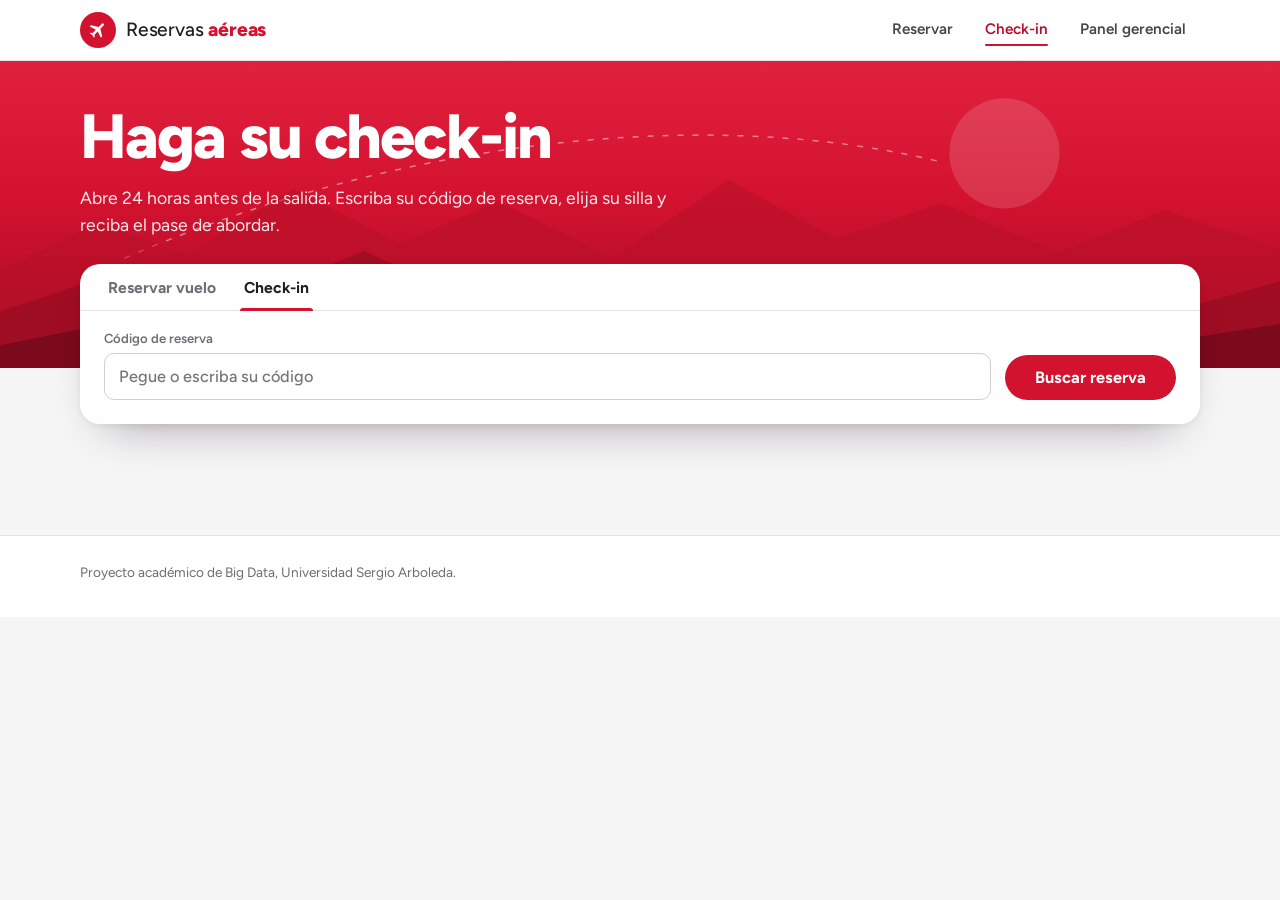
==== frontend/checkin.html @ 390472f7 "Parcial 3: eventos con Kinesis, vista en vivo y esquema estrella con Athena (harness 70/70, seed 268" ====
<!doctype html>
<html lang="es">
<head>
<meta charset="utf-8">
<meta name="viewport" content="width=device-width, initial-scale=1">
<title>Check-in</title>
<link rel="preconnect" href="https://fonts.googleapis.com">
<link rel="preconnect" href="https://fonts.gstatic.com" crossorigin>
<link rel="stylesheet" href="https://fonts.googleapis.com/css2?family=Figtree:wght@400;500;600;700;800&display=swap">
<link rel="icon" href="data:image/svg+xml,%3Csvg xmlns=%27http://www.w3.org/2000/svg%27 viewBox=%270 0 24 24%27%3E%3Ccircle cx=%2712%27 cy=%2712%27 r=%2712%27 fill=%27%23c8102e%27/%3E%3Cpath transform=%27rotate(45 12 12)%27 fill=%27%23fff%27 d=%27M19 14.8v-1.5l-6-3.8V5.2a1.1 1.1 0 0 0-2.2 0v4.3l-6 3.8v1.5l6-1.9v4l-1.5 1.1v1.1l2.6-.8 2.6.8v-1.1L13 16.9v-4z%27/%3E%3C/svg%3E">
<link rel="stylesheet" href="styles.css">
</head>
<body>
<header class="top">
  <div class="top-in">
    <a class="brand" href="/"><span class="brand-mark" aria-hidden="true"><svg viewBox="0 0 24 24"><path d="M21 16v-2l-8-5V3.5a1.5 1.5 0 0 0-3 0V9l-8 5v2l8-2.5V19l-2 1.5V22l3.5-1 3.5 1v-1.5L13 19v-5.5z"/></svg></span><span>Reservas <b>aéreas</b></span></a>
    <nav aria-label="Secciones"><a href="/">Reservar</a><a href="/checkin" aria-current="page">Check-in</a><a href="/manager">Panel gerencial</a></nav>
  </div>
</header>

<section class="hero hero-short">
  <svg class="hero-art" viewBox="0 0 1440 360" preserveAspectRatio="xMidYMax slice" aria-hidden="true">
    <circle class="sun" cx="1130" cy="118" r="62"/>
    <path class="trail" d="M140 236 C 430 110, 780 60, 1060 128"/>
    <path class="ridge r1" d="M0 250 L110 196 L210 232 L330 158 L450 220 L560 172 L690 236 L820 148 L940 214 L1060 174 L1190 230 L1310 182 L1440 226 V360 H0Z"/>
    <path class="ridge r2" d="M0 296 L150 246 L270 284 L410 228 L540 288 L670 244 L800 298 L940 248 L1080 294 L1210 254 L1340 290 L1440 262 V360 H0Z"/>
    <path class="ridge r3" d="M0 334 L180 298 L330 328 L500 294 L660 332 L820 302 L990 334 L1150 304 L1300 332 L1440 310 V360 H0Z"/>
  </svg>
  <div class="hero-inner">
    <h1>Haga su check-in</h1>
    <p>Abre 24 horas antes de la salida. Escriba su código de reserva, elija su silla y reciba el pase de abordar.</p>
  </div>
</section>

<main>
  <form id="ci-form" class="search-card" novalidate>
    <div class="tabs" role="presentation"><a class="tab" href="/">Reservar vuelo</a><span class="tab on">Check-in</span></div>
    <div class="mgr-form">
      <label class="field">Código de reserva<input id="ci-code" maxlength="64" autocomplete="off" spellcheck="false" placeholder="Pegue o escriba su código"></label>
      <button type="submit" class="btn-red" id="ci-load">Buscar reserva</button>
    </div>
  </form>
  <p id="ci-msg" class="msg" role="status"></p>

  <section class="ci-panel" id="ci-panel" hidden aria-labelledby="ci-title">
    <div class="ci-head">
      <div>
        <h2 id="ci-title" class="board-title"></h2>
        <p class="muted" id="ci-sub"></p>
      </div>
      <span class="badge" id="ci-window"></span>
    </div>
    <div id="ci-seats" hidden>
      <h3 class="ci-h3">Elija su silla</h3>
      <div id="ci-map"></div>
      <p class="msg" id="ci-seat-msg" role="status"></p>
      <div class="ci-actions">
        <p class="hold" id="ci-hold" hidden>Silla <strong id="ci-hold-seat"></strong> reservada para usted. Confirme en <strong id="ci-count" aria-hidden="true">5:00</strong><span class="sr" id="ci-count-sr"></span></p>
        <button type="button" class="btn-red" id="ci-confirm" disabled>Confirmar check-in</button>
      </div>
    </div>
  </section>

  <section class="pass" id="ci-pass" hidden aria-live="polite" aria-labelledby="ci-pass-title">
    <div class="pass-main">
      <p class="pass-ok" id="ci-pass-title"><svg viewBox="0 0 24 24" aria-hidden="true"><path d="M9 16.2 4.8 12l-1.4 1.4L9 19 21 7l-1.4-1.4z"/></svg>Check-in listo, pase de abordar</p>
      <p class="pass-route"><span id="bp-o"></span><span class="pass-arrow" aria-hidden="true"><svg viewBox="0 0 24 24"><path d="M21 16v-2l-8-5V3.5a1.5 1.5 0 0 0-3 0V9l-8 5v2l8-2.5V19l-2 1.5V22l3.5-1 3.5 1v-1.5L13 19v-5.5z"/></svg></span><span id="bp-d"></span></p>
      <dl class="pass-meta">
        <div><dt>Pasajero</dt><dd id="bp-name"></dd></div>
        <div><dt>Vuelo</dt><dd id="bp-flight"></dd></div>
        <div><dt>Salida</dt><dd id="bp-dep"></dd></div>
        <div><dt>Clase</dt><dd id="bp-fare"></dd></div>
      </dl>
    </div>
    <div class="pass-stub">
      <span>Silla</span>
      <strong id="bp-seat"></strong>
      <span>Grupo de abordaje <b id="bp-group"></b></span>
    </div>
  </section>
</main>
<footer class="foot">Proyecto académico de Big Data, Universidad Sergio Arboleda.</footer>
<script src="app.js"></script>
<script>initCheckin();</script>
</body>
</html>
---- frontend/styles.css ----
/* Aerolínea en rojo: encabezado blanco, portada roja con la cordillera en capas, tarjeta de búsqueda con pestañas.
   Una sola familia (Figtree); el rojo se reserva para acciones, precios y lo seleccionado. */
:root{
  --red:#d3122f;--red-deep:#a10d24;--red-dark:#7a0a1c;--red-soft:#fdeef0;--red-ink:#b30f28;
  --paper:#f5f5f6;--surface:#fff;--ink:#1f1f22;--ink-2:#45464d;--muted:#6c6d75;--line:#e3e3e7;--line-2:#cfd0d6;
  --seat:#e6e6ea;--sold:#d3122f;--err:#b3122e;--ok:#14784a;--ok-soft:#e7f4ed;
  --shadow:0 24px 48px -28px rgba(30,10,15,.45),0 2px 6px rgba(30,10,15,.06);
  --font:"Figtree",system-ui,sans-serif;
  --r-lg:20px;--r-md:14px;--r-sm:10px;
}
@media (prefers-color-scheme:dark){:root{
  --paper:#141416;--surface:#1e1f22;--ink:#f2f2f4;--ink-2:#c9cad0;--muted:#9c9da6;--line:#2f3036;--line-2:#43444b;
  --red-soft:#3a171d;--red-ink:#ff7a8c;--seat:#34353b;--sold:#ff4d64;--err:#ff8a95;--ok:#5fd39a;--ok-soft:#173326;
  --shadow:0 24px 48px -28px rgba(0,0,0,.8);
}}
*{box-sizing:border-box}
html{-webkit-text-size-adjust:100%}
body{margin:0;background:var(--paper);color:var(--ink);font:400 1rem/1.55 var(--font);-webkit-font-smoothing:antialiased}
[hidden]{display:none!important}
:focus-visible{outline:3px solid var(--red);outline-offset:2px}
button,input,select{font:inherit;color:inherit}
.top-in,.hero-inner,main,.foot{padding-left:max(16px,calc((100% - 1120px)/2));padding-right:max(16px,calc((100% - 1120px)/2))}
.muted{color:var(--muted)}
.sr{position:absolute;width:1px;height:1px;overflow:hidden;clip:rect(0 0 0 0);white-space:nowrap}

/* Encabezado blanco */
.top{background:var(--surface);border-bottom:1px solid var(--line);position:sticky;top:0;z-index:20}
.top-in{display:flex;flex-wrap:wrap;justify-content:space-between;align-items:center;gap:8px 24px;padding-top:12px;padding-bottom:12px}
.brand{display:flex;align-items:center;gap:10px;color:var(--ink);text-decoration:none;font:500 1.2rem/1 var(--font);letter-spacing:-.01em}
.brand b{font-weight:800;color:var(--red)}
.brand-mark{width:36px;height:36px;border-radius:50%;background:var(--red);display:grid;place-items:center}
.brand-mark svg{width:20px;height:20px;fill:#fff;transform:rotate(45deg)}
.top nav{display:flex;gap:4px}
.top nav a{position:relative;font:600 .95rem/1 var(--font);color:var(--ink-2);text-decoration:none;padding:10px 14px;border-radius:999px}
.top nav a:hover{background:var(--paper);color:var(--ink)}
.top nav a[aria-current=page]{color:var(--red-ink)}
.top nav a[aria-current=page]::after{content:"";position:absolute;left:14px;right:14px;bottom:2px;height:2px;border-radius:2px;background:var(--red)}

/* Portada: rojo con la cordillera */
.hero{position:relative;overflow:hidden;color:#fff;background:linear-gradient(180deg,#e0213d 0%,var(--red) 45%,var(--red-deep) 100%);padding:56px 0 150px}
.hero-short{padding:44px 0 130px}
.hero-art{position:absolute;inset:auto 0 0 0;width:100%;height:100%}
.hero-art .sun{fill:rgba(255,255,255,.14)}
.hero-art .trail{fill:none;stroke:rgba(255,255,255,.45);stroke-width:1.5;stroke-dasharray:6 9;vector-effect:non-scaling-stroke;animation:trail 2.6s cubic-bezier(.3,.7,.2,1) both}
.hero-art .r1{fill:#b80f29;opacity:.55}
.hero-art .r2{fill:#990c22;opacity:.75}
.hero-art .r3{fill:var(--red-dark)}
@keyframes trail{from{stroke-dashoffset:1400;opacity:0}to{stroke-dashoffset:0;opacity:1}}
.hero-inner{position:relative}
.hero h1{margin:0;font:800 clamp(2.3rem,5.6vw,3.9rem)/1.04 var(--font);letter-spacing:-.03em;max-width:18ch}
.hero p{margin:14px 0 0;max-width:54ch;font-size:1.1rem;color:rgba(255,255,255,.9)}

main{padding-bottom:72px}

/* Tarjeta de búsqueda con pestañas */
.search-card{position:relative;z-index:2;margin-top:-104px;background:var(--surface);border-radius:var(--r-lg);box-shadow:var(--shadow);padding:0 24px 24px}
.tabs{display:flex;gap:4px;margin:0 -24px 20px;padding:0 16px;border-bottom:1px solid var(--line)}
.tab{position:relative;padding:16px 12px 14px;font:700 .98rem/1 var(--font);color:var(--muted);text-decoration:none}
.tab:hover{color:var(--ink)}
.tab.on{color:var(--ink)}
.tab.on::after{content:"";position:absolute;left:8px;right:8px;bottom:-1px;height:3px;border-radius:3px 3px 0 0;background:var(--red)}
.search-row{display:flex;flex-wrap:wrap;align-items:stretch;gap:12px}
.route{flex:2 1 460px;display:grid;grid-template-columns:1fr 0 1fr;align-items:center}
.iata{position:relative;display:flex;flex-direction:column;min-width:0;padding:12px 18px 10px;border:1.5px solid var(--line-2);background:var(--surface);cursor:text;transition:border-color .15s,box-shadow .15s}
.iata:first-child{border-radius:var(--r-md) 0 0 var(--r-md)}
.iata:last-child{border-radius:0 var(--r-md) var(--r-md) 0;border-left:0;padding-left:30px}
.iata:focus-within{border-color:var(--red);box-shadow:0 0 0 3px var(--red-soft);z-index:1}
.iata:last-child:focus-within{border-left:1.5px solid var(--red);margin-left:-1.5px}
.iata-label{font:600 .8rem/1 var(--font);color:var(--muted)}
.iata input{width:100%;min-width:0;background:transparent;border:0;padding:6px 0 0;font:800 1.9rem/1 var(--font);letter-spacing:.01em;text-transform:uppercase;color:var(--ink)}
.iata input:focus{outline:none}
.iata input::placeholder{color:var(--line-2)}
.city{margin-top:3px;color:var(--muted);font-size:.88rem;min-height:1.5em;white-space:nowrap;overflow:hidden;text-overflow:ellipsis}
.swap{position:relative;z-index:3;width:40px;height:40px;margin-left:-20px;border-radius:50%;background:var(--surface);border:1.5px solid var(--line-2);display:grid;place-items:center}
.swap svg{width:20px;height:20px;fill:var(--red);transform:rotate(90deg)}
.when{flex:1 1 300px;display:flex;align-items:stretch;gap:12px}
.when .field{flex:1 1 auto;justify-content:center;padding:12px 18px 10px;border:1.5px solid var(--line-2);border-radius:var(--r-md);background:var(--surface)}
.when .field:focus-within{border-color:var(--red);box-shadow:0 0 0 3px var(--red-soft)}
.when .field input{border:0;padding:6px 0 0;border-radius:0;font:700 1.15rem/1.2 var(--font);background:transparent;box-shadow:none}
.when .field input:focus{box-shadow:none}
.when .btn-red{align-self:stretch;padding-inline:28px}

.field{display:flex;flex-direction:column;gap:6px;font:600 .82rem/1.2 var(--font);color:var(--muted)}
.field input,.field select{font:500 1.02rem/1.3 var(--font);color:var(--ink);background:var(--surface);border:1.5px solid var(--line-2);border-radius:var(--r-sm);padding:12px 14px;min-width:0}
.field input:focus,.field select:focus{outline:none;border-color:var(--red);box-shadow:0 0 0 3px var(--red-soft)}

.btn-red{background:var(--red);color:#fff;border:0;border-radius:999px;padding:14px 30px;font:700 1.02rem/1.2 var(--font);cursor:pointer;white-space:nowrap;transition:background-color .15s}
.btn-red:hover{background:var(--red-deep)}
.btn-red:disabled{opacity:.55;cursor:not-allowed}
.btn-row{background:var(--red);color:#fff;border:0;border-radius:999px;padding:11px 24px;font:700 .95rem/1 var(--font);cursor:pointer}
.btn-row:hover{background:var(--red-deep)}
.flight.on .btn-row{background:var(--ink);color:var(--surface)}
.btn-ghost{align-self:flex-start;background:none;border:1.5px solid rgba(255,255,255,.6);color:#fff;border-radius:999px;padding:8px 16px;font:600 .9rem/1 var(--font);cursor:pointer}
.btn-ghost:hover{background:#fff;color:var(--red)}
.btn-ghost-dark{background:none;border:1.5px solid var(--line-2);color:var(--ink);border-radius:999px;padding:8px 16px;font:600 .9rem/1 var(--font);cursor:pointer}
.btn-ghost-dark:hover{border-color:var(--red);color:var(--red-ink)}

.msg{min-height:1.55em;margin:14px 2px 0;max-width:72ch}
.msg.err{color:var(--err);font-weight:600}.msg.ok{color:var(--ok)}.msg.info{color:var(--muted)}

/* Rutas con vuelos: una tarjeta por ciudad de origen */
.routes{margin-top:32px}
.routes-title{margin:0 0 14px;font:800 1.3rem/1.2 var(--font);letter-spacing:-.02em}
#routes-list{display:grid;grid-template-columns:repeat(auto-fill,minmax(250px,1fr));gap:12px;align-items:start}
.routes-help{margin:-8px 0 14px;color:var(--muted);font-size:.92rem}
.route-group{background:var(--surface);border:1px solid var(--line);border-radius:var(--r-md);padding:16px 18px}
.route-group h3{display:flex;align-items:baseline;justify-content:space-between;margin:0 0 10px;font:700 1rem/1.2 var(--font)}
.route-group h3 small{font:600 .78rem/1 var(--font);color:var(--muted)}
.chips{display:flex;flex-wrap:wrap;gap:6px}
.chip{display:inline-flex;align-items:baseline;gap:6px;background:var(--paper);color:var(--ink-2);border:1px solid transparent;border-radius:999px;padding:7px 12px;font:600 .88rem/1 var(--font);cursor:pointer}
.chip small{font-size:.72rem;color:var(--muted);font-weight:600}
.chip:hover{border-color:var(--red);color:var(--red-ink);background:var(--red-soft)}
.chip.intl{background:var(--red-soft);color:var(--red-ink)}
.chip.intl small{color:var(--red-ink)}

/* Resultados */
.board{margin-top:30px}
.board-title{font:800 1.5rem/1.2 var(--font);letter-spacing:-.02em;margin:0 0 14px}
#results{display:flex;flex-direction:column;gap:12px}
.flight{display:grid;grid-template-columns:5.5rem minmax(0,1.5fr) minmax(0,1fr) auto auto;gap:24px;align-items:center;
  padding:20px 24px;background:var(--surface);border:1px solid var(--line);border-radius:var(--r-md);transition:box-shadow .15s,border-color .15s}
.flight:hover{box-shadow:0 10px 24px -18px rgba(30,10,15,.5)}
.flight.on{border-color:var(--red);box-shadow:inset 0 0 0 1px var(--red);border-radius:var(--r-md) var(--r-md) 0 0}
.f-time{display:flex;flex-direction:column}
.f-time b{font:800 1.75rem/1 var(--font);font-variant-numeric:tabular-nums;letter-spacing:-.02em}
.f-time small,.f-price small{color:var(--muted);font-size:.8rem;font-weight:500}
.f-id{display:flex;flex-direction:column;gap:4px;min-width:0}
.f-path{display:flex;align-items:center;gap:10px;font:700 1.05rem/1 var(--font)}
.f-path i{flex:1;max-width:160px;height:0;border-top:1.5px dashed var(--line-2);position:relative}
.f-path i::after{content:"";position:absolute;right:-2px;top:-4.5px;width:7px;height:7px;border-radius:50%;background:var(--red)}
.f-id small{color:var(--muted);font-size:.86rem}
.f-seats{display:flex;align-items:center;gap:10px;font-size:.92rem;color:var(--ink-2);font-variant-numeric:tabular-nums}
.f-seats i{width:52px;height:6px;border-radius:3px;background:linear-gradient(90deg,var(--ok) calc(var(--free)*100%),var(--seat) 0);flex:none}
.f-seats.low{color:var(--err);font-weight:700}
.f-seats.low i{background:linear-gradient(90deg,var(--err) calc(var(--free)*100%),var(--seat) 0)}
.f-price{display:flex;flex-direction:column;align-items:flex-end}
.f-price b{font:800 1.4rem/1.1 var(--font);color:var(--red-ink);font-variant-numeric:tabular-nums;letter-spacing:-.01em}
.badge{display:inline-block;align-self:flex-start;padding:3px 10px;border-radius:999px;background:var(--seat);color:var(--ink);font:700 .75rem/1.4 var(--font)}
.badge.intl{background:var(--red-soft);color:var(--red-ink)}
.badge.open{background:var(--ok-soft);color:var(--ok)}
.badge.closed{background:var(--seat);color:var(--ink-2)}

/* Panel de reserva bajo el vuelo elegido */
.ticket{margin-top:-12px;background:var(--surface);border:1px solid var(--red);box-shadow:inset 0 0 0 1px var(--red);border-top:1px solid var(--line);border-radius:0 0 var(--r-md) var(--r-md);padding:22px 24px 14px}
.ticket h3{margin:0 0 14px;font:700 1.1rem/1.2 var(--font)}
.ticket-form{display:flex;flex-wrap:wrap;gap:16px;align-items:flex-end}
.ticket-form .grow{flex:1 1 100%}
.ticket-form .fares,.ticket-form .seatpick{flex:1 1 100%}
.ticket-form>.btn-red{margin-left:auto}

/* Tarifas */
.fares{border:0;margin:0;padding:0;min-width:0}
.fares legend{padding:0;margin-bottom:10px;font:600 .82rem/1.2 var(--font);color:var(--muted)}
.fares legend small{font-weight:400}
.fare-list{display:grid;grid-template-columns:repeat(5,minmax(0,1fr));gap:10px}
.fare{position:relative;display:flex;flex-direction:column;gap:4px;padding:14px 14px 12px;background:var(--surface);border:1.5px solid var(--line);border-radius:var(--r-md);cursor:pointer;transition:border-color .15s}
.fare input{position:absolute;opacity:0;inset:0;margin:0;cursor:pointer}
.fare:hover{border-color:var(--line-2)}
.fare.on{border-color:var(--red);background:var(--red-soft)}
.fare:focus-within{outline:3px solid var(--red);outline-offset:2px}
.fare-n{font:800 1.05rem/1.15 var(--font)}
.fare.on .fare-n{color:var(--red-ink)}
.fare-p{font:700 .98rem/1.2 var(--font);font-variant-numeric:tabular-nums}
.fare-c{color:var(--muted);font-size:.8rem;line-height:1.35}

/* Mapa de sillas */
.seatpick{min-width:0;max-width:100%;background:var(--paper);border-radius:var(--r-md);padding:16px 18px}
.seatpick-head{margin:0 0 10px}
.sm{--c:clamp(26px,5.2vw,36px);display:inline-flex;flex-direction:column;gap:5px;padding:18px 20px 20px;background:var(--surface);border:1px solid var(--line);border-radius:60px 60px var(--r-md) var(--r-md);max-width:100%;overflow-x:auto}
.sm-row{display:flex;align-items:center;gap:5px}
.sm-n{width:1.6em;text-align:right;font:600 .78rem/1 var(--font);color:var(--muted);font-variant-numeric:tabular-nums;margin-right:4px}
.sm-aisle{width:calc(var(--c)*.55);flex:none}
.sm-head>span:first-child{width:1.6em;margin-right:4px;flex:none}
.sm-l{width:var(--c);text-align:center;font:600 .78rem/1 var(--font);color:var(--muted)}
.sm-cabin{margin:10px 0 2px;font:700 .82rem/1.2 var(--font);color:var(--red-ink)}
.sm-row.prem .seat{width:calc(var(--c)*1.15)}
.seat{width:var(--c);height:var(--c);flex:none;border:1.5px solid var(--line-2);border-radius:8px 8px 11px 11px;background:var(--surface);color:var(--ink-2);font:700 .72rem/1 var(--font);cursor:pointer;padding:0;transition:background-color .12s,border-color .12s}
.seat:hover:not(:disabled){border-color:var(--red);background:var(--red-soft);color:var(--red-ink)}
.seat.taken,.seat.held,.seat.off{background:var(--seat);color:transparent;border-color:transparent;cursor:not-allowed}
.seat.off{opacity:.45;background:transparent;border:1.5px dashed var(--line-2)}
.seat.sel{background:var(--red);color:#fff;border-color:var(--red)}
.seat.mine{background:var(--ok);color:#fff;border-color:var(--ok)}
.seat.disputed{outline:3px dashed var(--err);outline-offset:1px;animation:shake .4s 2}
.seat.disputed:focus-visible{outline-style:solid}
@keyframes shake{25%{transform:translateX(-3px)}75%{transform:translateX(3px)}}
.sm-key{display:flex;flex-wrap:wrap;align-items:center;gap:6px 12px;margin:12px 0 0;font-size:.86rem;color:var(--muted)}
.seat-k{width:14px;height:14px;border-radius:4px;background:var(--surface);border:1.5px solid var(--line-2);display:inline-block}
.seat-k.sel{background:var(--red);border-color:var(--red)}.seat-k.taken{background:var(--seat);border-color:var(--seat)}.seat-k.mine{background:var(--ok);border-color:var(--ok)}

/* Pase de abordar */
.pass{margin-top:28px;display:grid;grid-template-columns:1fr minmax(240px,300px);background:var(--surface);border-radius:var(--r-lg);overflow:hidden;box-shadow:var(--shadow);animation:print .55s cubic-bezier(.2,.8,.2,1)}
.pass-main{padding:28px 32px}
.pass-ok{display:flex;align-items:center;gap:8px;margin:0;color:var(--ok);font:700 .98rem/1 var(--font)}
.pass-ok svg{width:22px;height:22px;fill:currentColor}
.pass-route{display:flex;align-items:center;gap:22px;margin:12px 0 20px;font:800 clamp(2.8rem,8vw,4.4rem)/1 var(--font);letter-spacing:-.03em}
.pass-arrow{flex:0 1 150px;display:flex;align-items:center;gap:6px;color:var(--red)}
.pass-arrow::before{content:"";flex:1;border-top:1.5px dashed var(--line-2)}
.pass-arrow svg{width:24px;height:24px;fill:currentColor;transform:rotate(90deg);flex:none}
.pass-meta{display:flex;flex-wrap:wrap;gap:14px 36px;margin:0;padding-top:18px;border-top:1px solid var(--line)}
.pass-meta dt{font-size:.8rem;color:var(--muted)}
.pass-meta dd{margin:2px 0 0;font:700 1.05rem/1.3 var(--font)}
.pass-meta .wide{flex-basis:100%}
.pass-stub{display:flex;flex-direction:column;justify-content:center;gap:8px;padding:28px;background:var(--red);color:#fff;position:relative;
  -webkit-mask:radial-gradient(circle 14px at 0 0,#0000 98%,#000) top left/100% 51% no-repeat,radial-gradient(circle 14px at 0 100%,#0000 98%,#000) bottom left/100% 51% no-repeat;
  mask:radial-gradient(circle 14px at 0 0,#0000 98%,#000) top left/100% 51% no-repeat,radial-gradient(circle 14px at 0 100%,#0000 98%,#000) bottom left/100% 51% no-repeat}
.pass-stub::before{content:"";position:absolute;left:0;top:18px;bottom:18px;border-left:2px dashed rgba(255,255,255,.5)}
.pass-stub span{font-size:.88rem;color:rgba(255,255,255,.85)}
.pass-stub strong{font:800 2.6rem/1 var(--font);letter-spacing:.08em;word-break:break-all}
.pass-stub b{font:800 1.2rem/1 var(--font)}
@keyframes print{from{opacity:0;transform:translateY(16px)}to{opacity:1;transform:none}}

/* Check-in */
.ci-panel{margin-top:24px;background:var(--surface);border:1px solid var(--line);border-radius:var(--r-lg);padding:26px 28px}
.ci-head{display:flex;flex-wrap:wrap;justify-content:space-between;align-items:flex-start;gap:8px 20px}
.ci-head p{margin:0}
.ci-head .badge{font-size:.88rem;padding:6px 14px}
.ci-h3{margin:22px 0 12px;font:700 1.1rem/1.2 var(--font)}
.ci-actions{display:flex;flex-wrap:wrap;align-items:center;justify-content:space-between;gap:12px 20px;margin-top:16px}
.hold{margin:0;padding:10px 16px;border-radius:var(--r-sm);background:var(--red-soft);font-weight:500}
.hold strong{font-variant-numeric:tabular-nums}
#ci-count{font:800 1.25rem/1 var(--font);color:var(--red-ink);margin-left:4px}
#ci-seats .msg{margin-left:0}

/* Panel gerencial */
.mgr-form{display:flex;flex-wrap:wrap;gap:14px;align-items:flex-end}
.mgr-form .field{flex:1 1 220px}
.mgr-form .btn-red{padding-block:13px}
.cabin{margin-top:24px;display:grid;grid-template-columns:minmax(0,1fr) minmax(0,1.5fr);gap:36px;align-items:center;background:var(--surface);border-radius:var(--r-lg);padding:30px;border:1px solid var(--line)}
.cabin>*{min-width:0}
.readout-title{margin:0;font:700 1.2rem/1.2 var(--font)}
.readout-month{color:var(--muted);font-weight:500}
.readout-value{margin:6px 0;font:800 clamp(3.4rem,9vw,5.6rem)/1 var(--font);letter-spacing:-.04em;color:var(--red-ink);font-variant-numeric:tabular-nums}
.readout-value.loading{color:var(--muted)}
.readout-sub{margin:0;max-width:40ch;font-weight:500}
.readout-note{margin:10px 0 0;font-size:.86rem;color:var(--muted)}
.seatmap-wrap{margin:0}
.seatmap{--s:clamp(8px,1.8vw,16px);display:grid;grid-template-rows:repeat(4,var(--s));grid-auto-flow:column;grid-auto-columns:var(--s);gap:4px;
  justify-content:center;padding:24px 26px calc(24px + var(--s)/1.4) 70px;background:var(--paper);border-radius:999px 46px 46px 999px;position:relative}
.seatmap::before{content:"";position:absolute;left:22px;top:50%;width:22px;height:30px;transform:translateY(-50%);border-radius:60% 0 0 60%;border:2px solid var(--line-2);border-right:0}
.seatmap i{display:block;border-radius:4px 4px 6px 6px;background:var(--seat);transition:background-color .2s}
.seatmap i:nth-child(4n+3),.seatmap i:nth-child(4n+4){transform:translateY(calc(var(--s)/1.4))}
.seatmap i.sold{background:var(--sold)}
.seatmap-wrap figcaption{display:flex;align-items:center;gap:8px;margin-top:12px;font-size:.88rem;color:var(--muted)}
.key{width:12px;height:12px;border-radius:3px;display:inline-block}
.key-sold{background:var(--sold)}.key-free{background:var(--seat);margin-left:14px}
.year{margin-top:20px;background:var(--surface);border-radius:var(--r-lg);padding:26px 30px;border:1px solid var(--line)}
.year-title{margin:0;font:800 1.3rem/1.2 var(--font);letter-spacing:-.02em}
.year-help{margin:2px 0 16px;color:var(--muted);font-size:.94rem}
.year-bars{list-style:none;margin:0;padding:0;display:grid;grid-template-columns:repeat(12,minmax(0,1fr));gap:6px}
.year-bars button{width:100%;display:flex;flex-direction:column;align-items:stretch;gap:5px;background:none;border:0;padding:8px 2px;border-radius:var(--r-sm);cursor:pointer;color:var(--ink)}
.year-bars button:hover:not(:disabled){background:var(--paper)}
.year-bars button.on{background:var(--red-soft)}
.year-bars button:disabled{cursor:default;color:var(--muted)}
.bar{height:130px;display:flex;align-items:flex-end;justify-content:center}
.bar i{display:block;width:56%;height:var(--h,0%);background:#f0b3bd;border-radius:6px 6px 2px 2px;transition:height .4s ease-out}
.year-bars button.on .bar i{background:var(--red)}
.pct{font:700 .95rem/1 var(--font);font-variant-numeric:tabular-nums;text-align:center}
.mon{font-size:.82rem;color:var(--muted);text-align:center}
.empty .pct{font:400 .72rem/1.1 var(--font)}
@media (prefers-color-scheme:dark){.bar i{background:#6b2a35}}

.foot{padding-top:26px;padding-bottom:34px;color:var(--muted);font-size:.85rem;border-top:1px solid var(--line);background:var(--surface)}

@media (max-width:860px){
  .route{flex-basis:100%}
  .when{flex-basis:100%}
}
@media (max-width:760px){
  .hero{padding:34px 0 120px}.hero-short{padding:30px 0 110px}
  .search-card{margin-top:-86px;padding:0 16px 18px;border-radius:18px}
  .tabs{margin:0 -16px 16px;padding:0 8px}
  .route{grid-template-columns:1fr;gap:0}
  .iata:first-child{border-radius:var(--r-md) var(--r-md) 0 0}
  .iata:last-child{border-radius:0 0 var(--r-md) var(--r-md);border-left:1.5px solid var(--line-2);border-top:0;padding-left:18px}
  .iata:last-child:focus-within{margin-left:0;border-top:1.5px solid var(--red);margin-top:-1.5px}
  .swap{justify-self:end;margin:-20px 18px -20px 0;transform:rotate(90deg)}
  .when{flex-wrap:wrap}
  .when .field{flex:1 1 100%}
  .when .btn-red,.mgr-form .btn-red,.ticket-form>.btn-red{width:100%;margin-left:0}
  .mgr-form .field{flex:1 1 100%}
  .flight{grid-template-columns:auto 1fr auto;grid-template-areas:"t id p" "s s b";row-gap:14px;padding:16px}
  .f-time{grid-area:t}.f-id{grid-area:id}.f-price{grid-area:p}.f-seats{grid-area:s}.flight .btn-row{grid-area:b}
  .f-path i{max-width:60px}
  .ticket{padding:18px 16px 12px}
  .fare-list{grid-template-columns:repeat(2,minmax(0,1fr))}
  .pass{grid-template-columns:1fr}
  .pass-main{padding:22px}
  .pass-stub{-webkit-mask:none;mask:none}
  .pass-stub::before{display:none}
  .ci-panel{padding:18px}
  .ci-actions .btn-red{width:100%}
  .sm{--c:clamp(26px,8.4vw,40px);padding:14px 8px 16px}
  .cabin{grid-template-columns:1fr;padding:20px;gap:20px}
  .seatmap{--s:min(10px,calc((100vw - 170px)/25));padding-left:40px;padding-right:12px;gap:2px}
  .seatmap::before{left:12px;width:16px;height:22px}
  .year{padding:18px}
  .year-bars{grid-template-columns:repeat(6,minmax(0,1fr));row-gap:14px}
  .bar{height:84px}
  .top nav a{padding:8px 10px}
}
@media (max-width:420px){.sm-row,.sm{gap:3px}.seatpick{padding:12px 8px}}
@media (prefers-reduced-motion:reduce){
  *{animation:none!important;transition:none!important;scroll-behavior:auto!important}
}
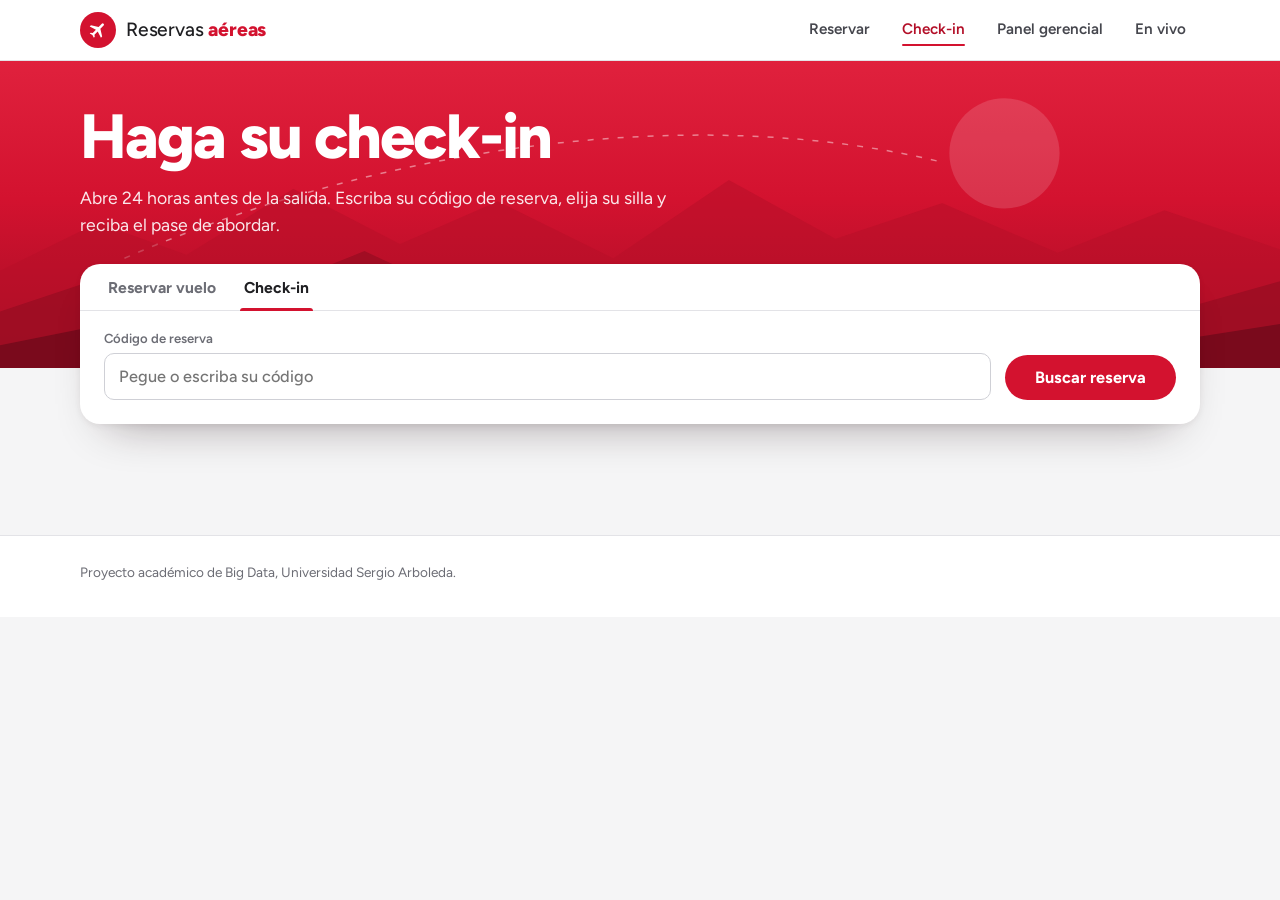
==== commit 36e9e76c: "Pagina En vivo (/live): indicadores, tendencia y busqueda de prueba sobre /analytics/live Co-Authore" ====
--- a/frontend/checkin.html
+++ b/frontend/checkin.html
@@ -14,7 +14,7 @@
 <header class="top">
   <div class="top-in">
     <a class="brand" href="/"><span class="brand-mark" aria-hidden="true"><svg viewBox="0 0 24 24"><path d="M21 16v-2l-8-5V3.5a1.5 1.5 0 0 0-3 0V9l-8 5v2l8-2.5V19l-2 1.5V22l3.5-1 3.5 1v-1.5L13 19v-5.5z"/></svg></span><span>Reservas <b>aéreas</b></span></a>
-    <nav aria-label="Secciones"><a href="/">Reservar</a><a href="/checkin" aria-current="page">Check-in</a><a href="/manager">Panel gerencial</a></nav>
+    <nav aria-label="Secciones"><a href="/">Reservar</a><a href="/checkin" aria-current="page">Check-in</a><a href="/manager">Panel gerencial</a><a href="/live">En vivo</a></nav>
   </div>
 </header>
 
--- a/frontend/styles.css
+++ b/frontend/styles.css
@@ -302,3 +302,34 @@
 @media (prefers-reduced-motion:reduce){
   *{animation:none!important;transition:none!important;scroll-behavior:auto!important}
 }
+
+/* En vivo (parcial 3) */
+.live-bar{display:flex;flex-wrap:wrap;justify-content:space-between;align-items:center;gap:12px 24px;padding:18px 24px}
+.live-window{display:flex;flex-wrap:wrap;align-items:center;gap:6px}
+.live-label{font-weight:700;margin-right:6px}
+.live-window button{border:1px solid var(--line-2);background:var(--surface);border-radius:999px;padding:8px 16px;font-weight:600;cursor:pointer;color:var(--ink-2)}
+.live-window button[aria-checked=true]{background:var(--red);border-color:var(--red);color:#fff}
+.live-status{margin:0;display:flex;align-items:center;gap:8px;color:var(--muted);font-size:.92rem}
+.live-dot{width:10px;height:10px;border-radius:50%;background:var(--line-2);flex:none}
+.live-dot.on{background:var(--ok);box-shadow:0 0 0 0 var(--ok);animation:pulse 2s infinite}
+.live-dot.off{background:var(--err)}
+@keyframes pulse{0%{box-shadow:0 0 0 0 rgba(20,120,74,.45)}70%{box-shadow:0 0 0 10px rgba(20,120,74,0)}100%{box-shadow:0 0 0 0 rgba(20,120,74,0)}}
+.live-tiles{display:grid;grid-template-columns:repeat(4,minmax(0,1fr));gap:14px;margin-top:22px}
+.tile{background:var(--surface);border:1px solid var(--line);border-radius:var(--r-md);padding:18px 20px}
+.tile h2{margin:0;font:600 .95rem/1.2 var(--font);color:var(--ink-2)}
+.tile-v{margin:8px 0 4px;font:800 clamp(2.2rem,5vw,3.2rem)/1 var(--font);letter-spacing:-.03em;font-variant-numeric:tabular-nums}
+.tile-red .tile-v{color:var(--red-ink)}
+.tile-d{margin:0;font-size:.84rem;color:var(--muted);min-height:1.3em}
+.tile-d.up{color:var(--ok);font-weight:600}.tile-d.down{color:var(--muted)}
+.live-trend{margin-top:22px;background:var(--surface);border:1px solid var(--line);border-radius:var(--r-md);padding:18px 20px}
+.trend-head{display:flex;flex-wrap:wrap;justify-content:space-between;align-items:baseline;gap:4px 16px;margin-bottom:10px}
+.trend-head h2{margin:0;font:700 1.05rem/1.2 var(--font)}.trend-head p{margin:0;font-size:.86rem}
+#trend{width:100%;height:140px;display:block}
+.trend-base{stroke:var(--line-2);stroke-width:1}
+.trend-area{fill:var(--red-soft)}
+.trend-line{fill:none;stroke:var(--red);stroke-width:2.5;stroke-linejoin:round;vector-effect:non-scaling-stroke}
+.trend-dot{fill:var(--red)}
+.trend-max,.trend-empty{fill:var(--muted);font:500 12px var(--font)}
+.live-demo{margin-top:22px;display:flex;flex-wrap:wrap;justify-content:space-between;align-items:center;gap:14px 24px;background:var(--surface);border:1px dashed var(--line-2);border-radius:var(--r-md);padding:18px 20px}
+.live-demo h2{margin:0 0 4px;font:700 1.05rem/1.2 var(--font)}.live-demo p{margin:0;max-width:60ch}
+@media (max-width:760px){.live-tiles{grid-template-columns:repeat(2,minmax(0,1fr))}.live-bar{padding:16px}}
